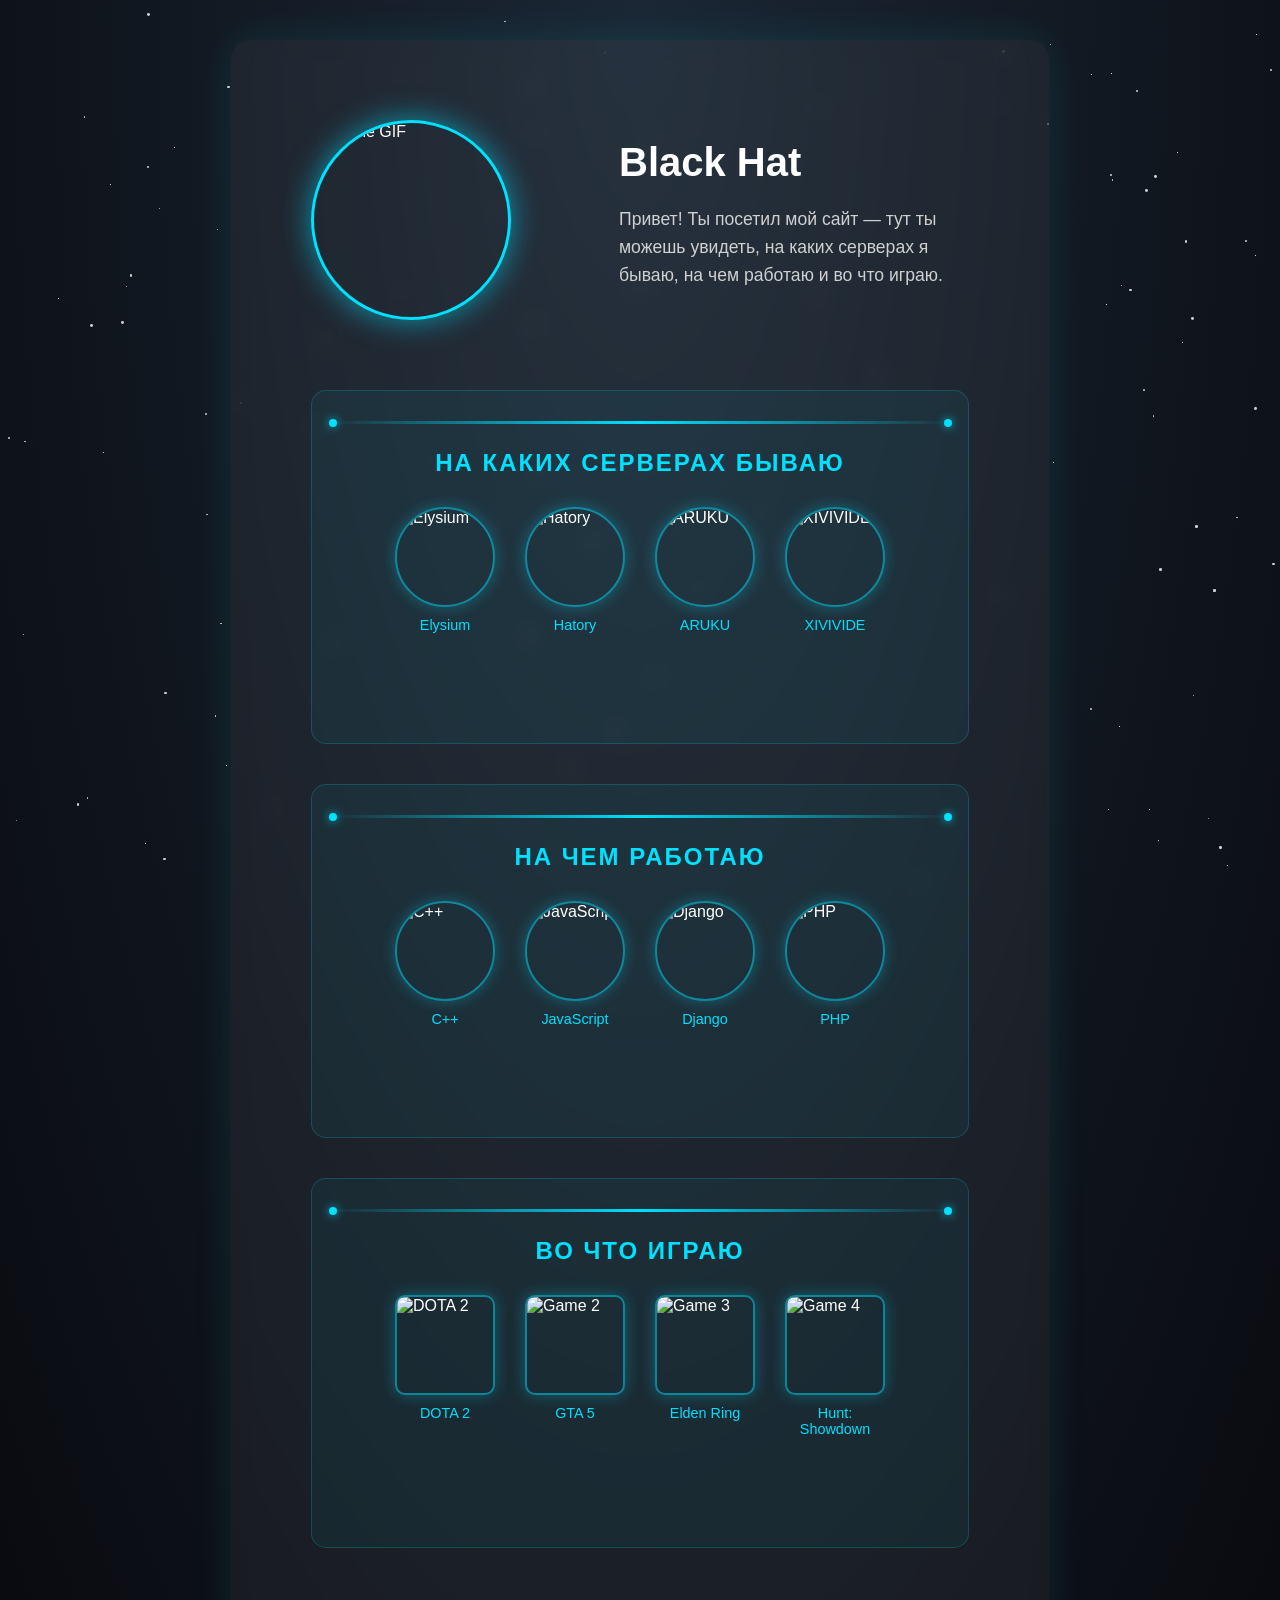
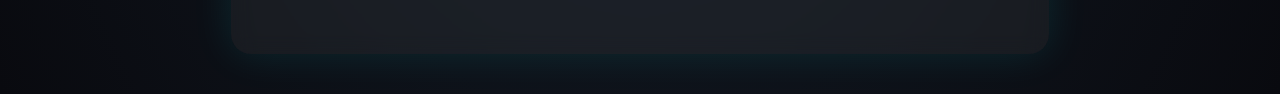
==== ssdf.html @ 8e617044 "Add files via upload" ====
<!DOCTYPE html>
<html lang="ru">
<head>
  <meta charset="UTF-8">
  <meta name="viewport" content="width=device-width, initial-scale=1.0">
  <title>Black Hat</title>
  <style>
    * {
      margin: 0;
      padding: 0;
      box-sizing: border-box;
    }

    body {
      min-height: 100vh;
      display: flex;
      align-items: flex-start;
      justify-content: center;
      background: radial-gradient(ellipse at top, #1b2735 0%, #090a0f 100%);
      overflow-x: hidden;
      overflow-y: auto;
      font-family: "Segoe UI", sans-serif;
      color: white;
      padding: 20px 0;
    }

    /* === Звёздный фон === */
    .stars {
      position: fixed;
      width: 100%;
      height: 100%;
      z-index: 0;
      overflow: hidden;
      top: 0;
      left: 0;
    }

    .star {
      position: absolute;
      background: white;
      border-radius: 50%;
      opacity: 0.8;
      animation: twinkle 4s infinite;
    }

    @keyframes twinkle {
      0%, 100% { opacity: 0.2; }
      50% { opacity: 1; }
    }

    /* === Главный контейнер === */
    .content {
      position: relative;
      width: 818px;
      min-height: 1614px;
      background: rgba(255, 255, 255, 0.05);
      border-radius: 20px;
      box-shadow: 0 0 40px rgba(0, 255, 255, 0.1);
      backdrop-filter: blur(10px);
      z-index: 1;
      padding: 40px;
      margin: 20px 0;
    }

    /* === Контейнер для гифки === */
    .profile {
      position: absolute;
      top: 80px;
      left: 80px;
      width: 200px;
      height: 200px;
      border-radius: 50%;
      overflow: hidden;
      border: 3px solid #00e0ff;
      box-shadow: 0 0 30px rgba(0, 224, 255, 0.6);
    }

    .profile img {
      width: 100%;
      height: 100%;
      object-fit: cover;
    }

    /* === Контейнер с текстом === */
    .text {
      position: absolute;
      top: 100px;
      right: 80px;
      text-align: left;
      width: 350px;
    }

    .text h1 {
      font-size: 2.5rem;
      font-weight: bold;
      margin-bottom: 20px;
      color: #ffffff;
    }

    .text p {
      font-size: 1.1rem;
      color: #d0d0d0;
      line-height: 1.6;
    }

    /* === Блоки с информацией === */
    .info-section {
      position: absolute;
      width: calc(100% - 160px);
      left: 80px;
      top: 350px;
    }

    .info-block {
      margin-bottom: 80px;
      display: flex;
      flex-direction: column;
      align-items: center;
    }

    .divider {
      width: 623px;
      height: 3px;
      background: linear-gradient(90deg, transparent, #00e0ff, transparent);
      margin-bottom: 25px;
      position: relative;
    }

    .divider::before,
    .divider::after {
      content: '';
      position: absolute;
      top: -2px;
      width: 8px;
      height: 8px;
      border-radius: 50%;
      background: #00e0ff;
      box-shadow: 0 0 10px rgba(0, 224, 255, 0.8);
    }

    .divider::before {
      left: 0;
    }

    .divider::after {
      right: 0;
    }

    .info-title {
      font-size: 1.5rem;
      color: #00e0ff;
      text-align: center;
      margin-bottom: 30px;
      font-weight: bold;
      text-transform: uppercase;
      letter-spacing: 2px;
    }

    .items-container {
      display: flex;
      gap: 30px;
      justify-content: center;
      flex-wrap: wrap;
    }

    .item {
      display: flex;
      flex-direction: column;
      align-items: center;
      gap: 10px;
    }

    .item-image {
      width: 100px;
      height: 100px;
      border-radius: 50%;
      overflow: hidden;
      border: 2px solid rgba(0, 224, 255, 0.5);
      box-shadow: 0 0 15px rgba(0, 224, 255, 0.3);
      transition: transform 0.3s ease, box-shadow 0.3s ease;
    }

    .item-image:hover {
      transform: scale(1.05);
      box-shadow: 0 0 20px rgba(0, 224, 255, 0.6);
    }

    .item-image.square {
      border-radius: 10px;
    }

    .item-image img {
      width: 100%;
      height: 100%;
      object-fit: cover;
    }

    .item-label {
      font-size: 0.9rem;
      color: #00e0ff;
      text-align: center;
      font-weight: 500;
      max-width: 100px;
      word-wrap: break-word;
    }

    /* Отдельные контейнеры для каждого раздела */
    .servers-container {
      background: rgba(0, 224, 255, 0.05);
      border-radius: 15px;
      padding: 30px;
      border: 1px solid rgba(0, 224, 255, 0.2);
      margin-bottom: 40px;
    }

    .work-container {
      background: rgba(0, 224, 255, 0.05);
      border-radius: 15px;
      padding: 30px;
      border: 1px solid rgba(0, 224, 255, 0.2);
      margin-bottom: 40px;
    }

    .games-container {
      background: rgba(0, 224, 255, 0.05);
      border-radius: 15px;
      padding: 30px;
      border: 1px solid rgba(0, 224, 255, 0.2);
    }
  </style>
</head>
<body>
  <!-- Звёзды -->
  <div class="stars" id="stars"></div>

  <!-- Контент -->
  <div class="content">
    <div class="profile">
      <img src="img/baby-cute.gif" alt="Profile GIF">
    </div>
    <div class="text">
      <h1>Black Hat</h1>
      <p>Привет! Ты посетил мой сайт — тут ты можешь увидеть, на каких серверах я бываю, на чем работаю и во что играю.</p>
    </div>
    
    <!-- Блоки с информацией -->
    <div class="info-section">
      <!-- Серверы -->
      <div class="servers-container">
        <div class="info-block">
          <div class="divider"></div>
          <div class="info-title">На каких серверах бываю</div>
          <div class="items-container">
            <div class="item">
              <div class="item-image">
                <img src="img/856646640329031721.gif" alt="Elysium">
              </div>
              <div class="item-label">Elysium</div>
            </div>
            <div class="item">
              <div class="item-image">
                <img src="img/[base64].webp" alt="Hatory">
              </div>
              <div class="item-label">Hatory</div>
            </div>
            <div class="item">
              <div class="item-image">
                <img src="img/a_5c1cbaf425cc4a079aaae8140b4da1c3.gif" alt="ARUKU">
              </div>
              <div class="item-label">ARUKU</div>
            </div>
            <div class="item">
              <div class="item-image">
                <img src="img/a_22dec9f014cefe6ec09b03fc315f5d25.webp" alt="XIVIVIDE">
              </div>
              <div class="item-label">XIVIVIDE</div>
            </div>
          </div>
        </div>
      </div>
      
      <!-- Технологии -->
      <div class="work-container">
        <div class="info-block">
          <div class="divider"></div>
          <div class="info-title">На чем работаю</div>
          <div class="items-container">
            <div class="item">
              <div class="item-image">
                <img src="img/d30bd94d-d64a-41f8-8cd4-dceb3f01d415.png" alt="C++">
              </div>
              <div class="item-label">C++</div>
            </div>
            <div class="item">
              <div class="item-image">
                <img src="img/68747470733a2f2f692e696d6775722e636f6d2f426970424d51492e706e67.png" alt="JavaScript">
              </div>
              <div class="item-label">JavaScript</div>
            </div>
            <div class="item">
              <div class="item-image">
                <img src="img/django-featured-image.jpg" alt="Django">
              </div>
              <div class="item-label">Django</div>
            </div>
            <div class="item">
              <div class="item-image">
                <img src="img/i (23).webp" alt="PHP">
              </div>
              <div class="item-label">PHP</div>
            </div>
          </div>
        </div>
      </div>
      
      <!-- Игры -->
      <div class="games-container">
        <div class="info-block">
          <div class="divider"></div>
          <div class="info-title">Во что играю</div>
          <div class="items-container">
            <div class="item">
              <div class="item-image square">
                <img src="img/sdfdfasfdsdf.jpg" alt="DOTA 2">
              </div>
              <div class="item-label">DOTA 2</div>
            </div>
            <div class="item">
              <div class="item-image square">
                <img src="img/gta-5-7206.png" alt="Game 2">
              </div>
              <div class="item-label">GTA 5</div>
            </div>
            <div class="item">
              <div class="item-image square">
                <img src="img/channels4_profile.png" alt="Game 3">
              </div>
              <div class="item-label">Elden Ring</div>
            </div>
            <div class="item">
              <div class="item-image square">
                <img src="img/[base64].webp" alt="Game 4">
              </div>
              <div class="item-label">Hunt: Showdown</div>
            </div>
          </div>
        </div>
      </div>
    </div>
  </div>

  <script>
    // Создание звёзд
    const starsContainer = document.getElementById('stars');
    for (let i = 0; i < 150; i++) {
      const star = document.createElement('div');
      star.classList.add('star');
      const size = Math.random() * 3;
      star.style.width = `${size}px`;
      star.style.height = `${size}px`;
      star.style.left = `${Math.random() * 100}%`;
      star.style.top = `${Math.random() * 100}%`;
      star.style.animationDelay = `${Math.random() * 5}s`;
      starsContainer.appendChild(star);
    }
  </script>
</body>
</html>
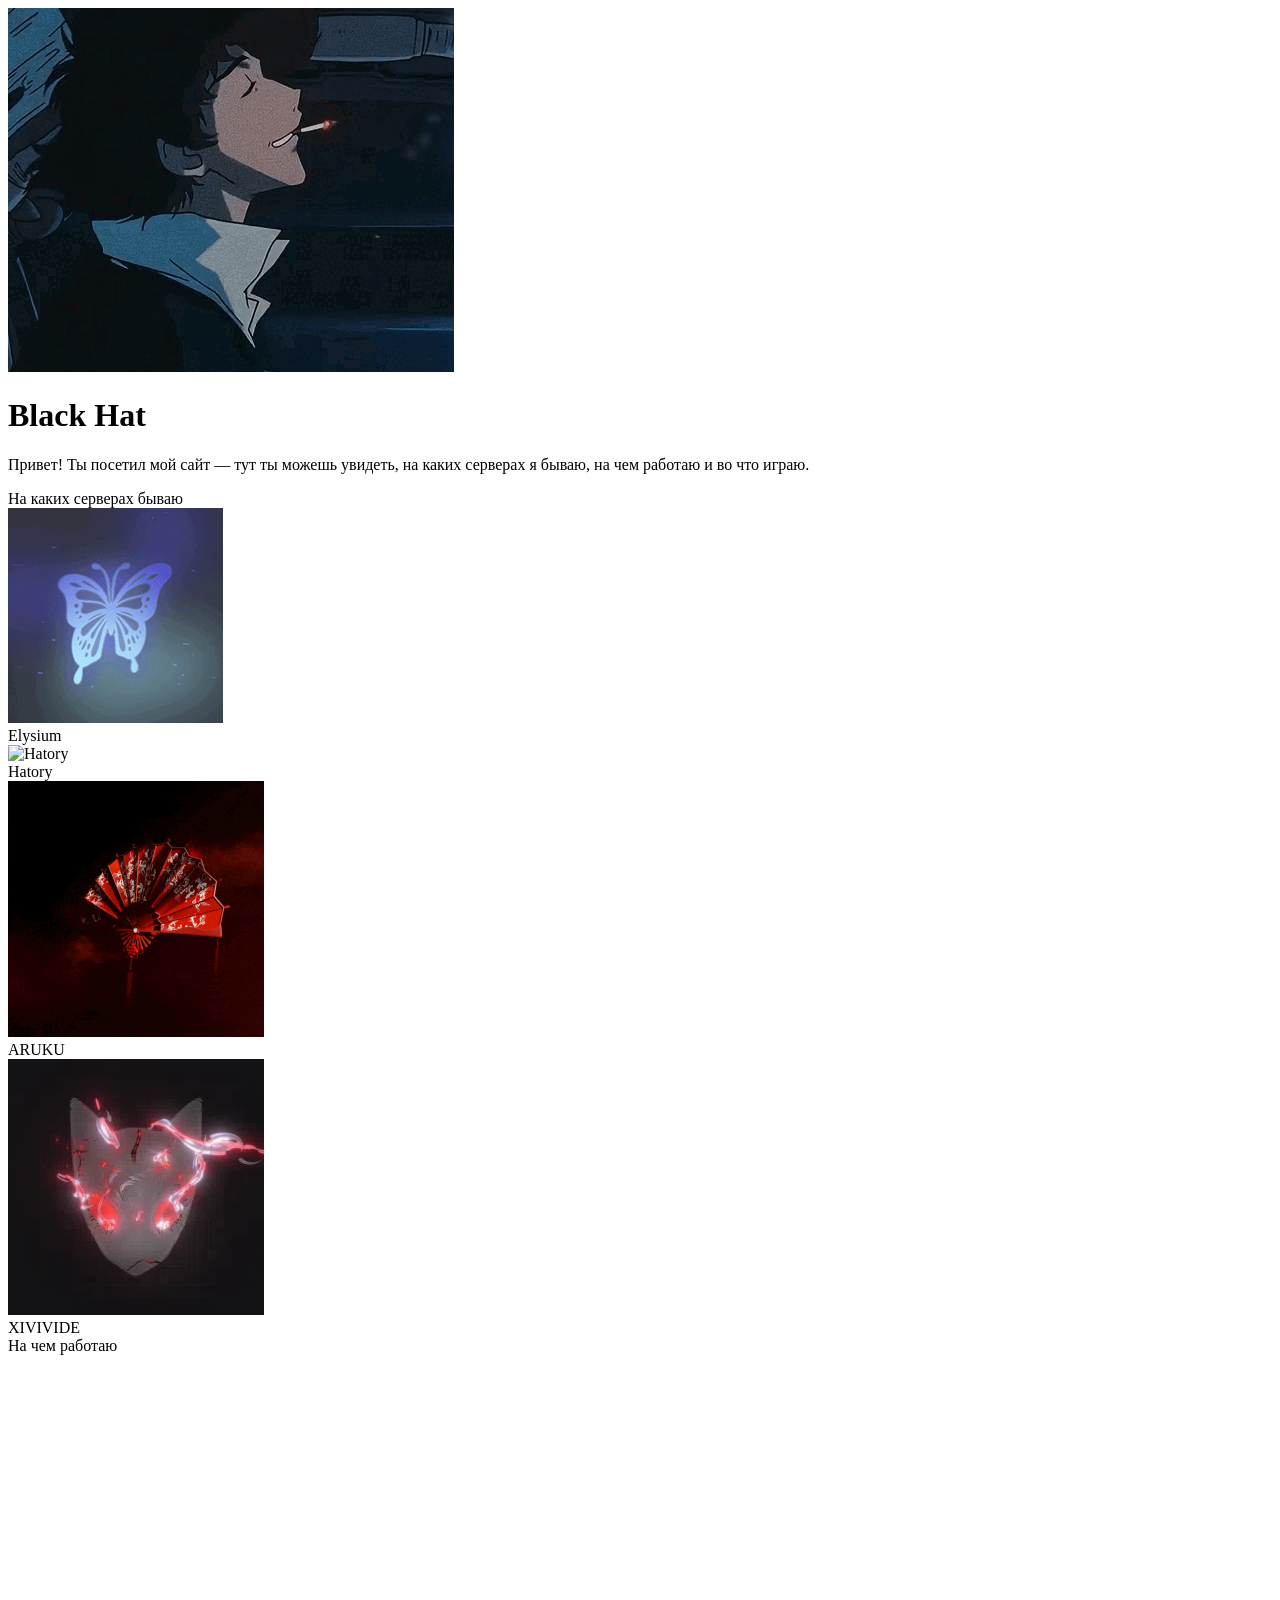
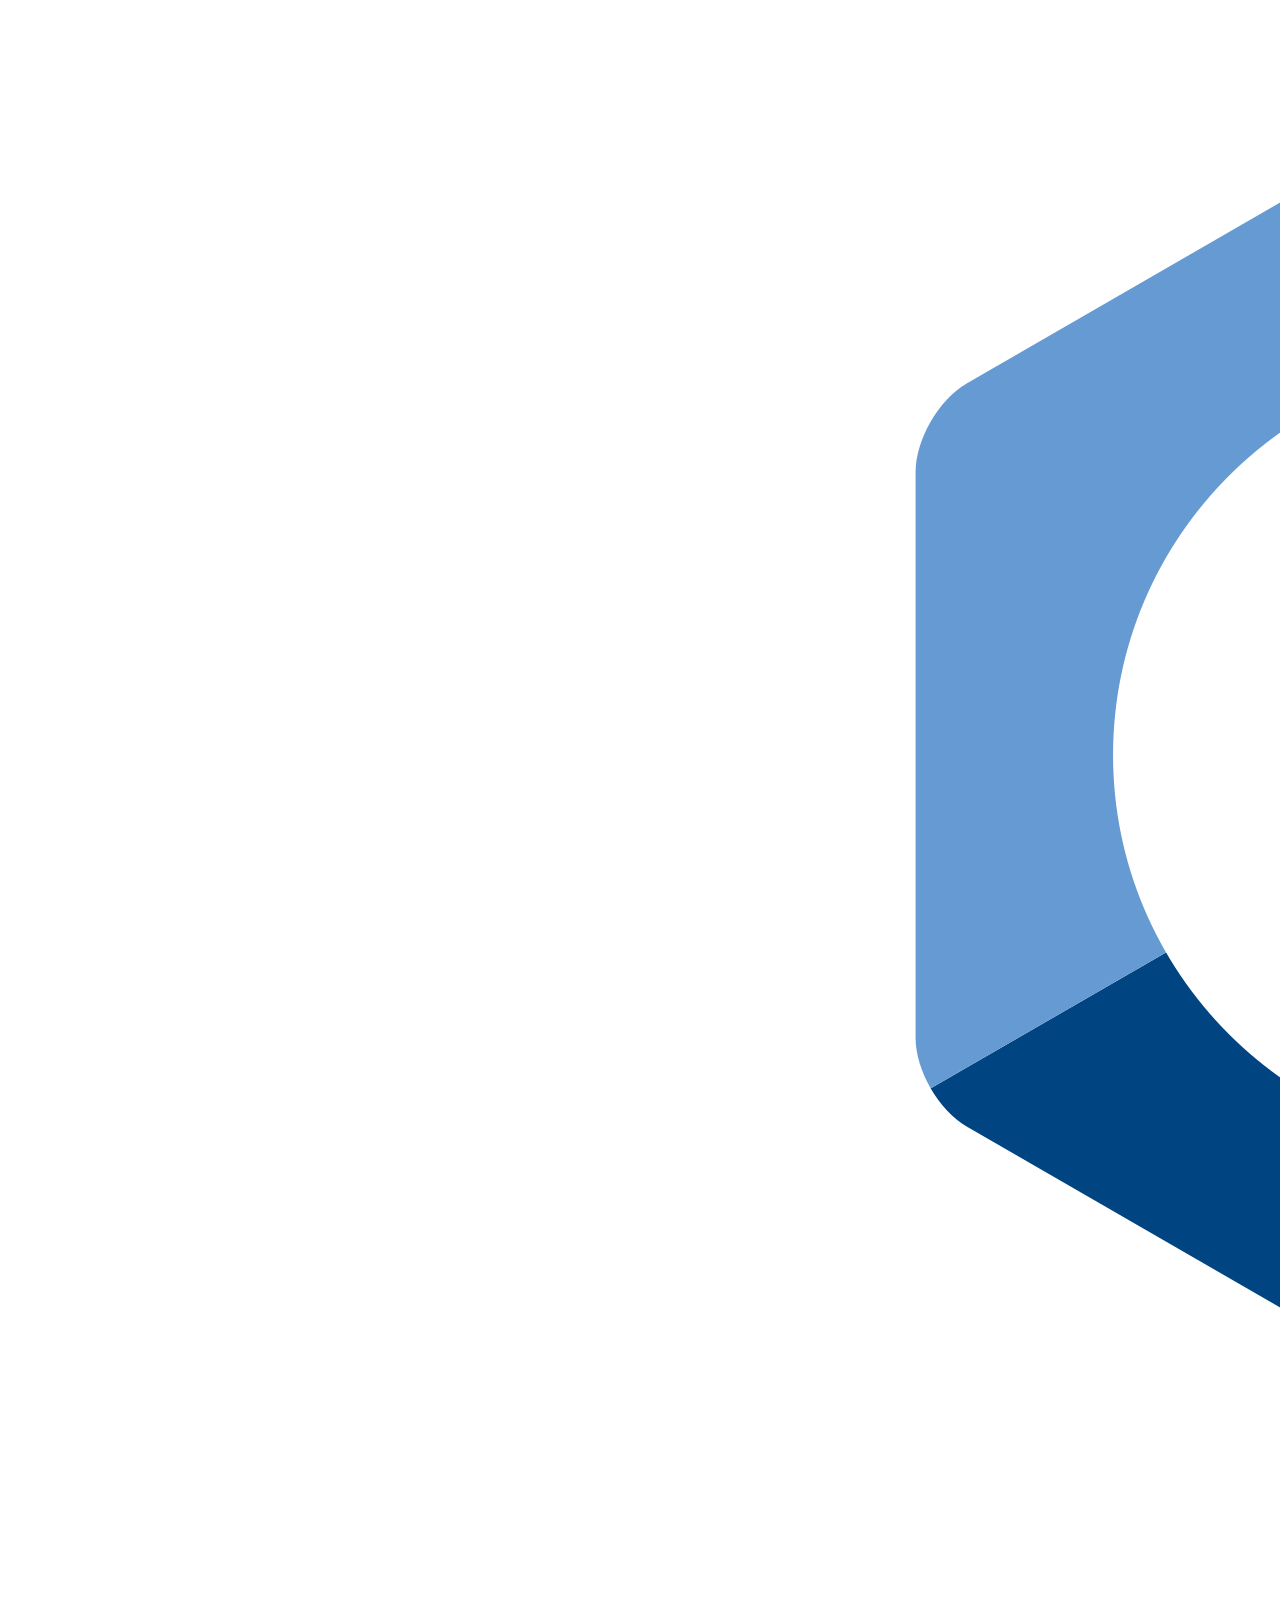
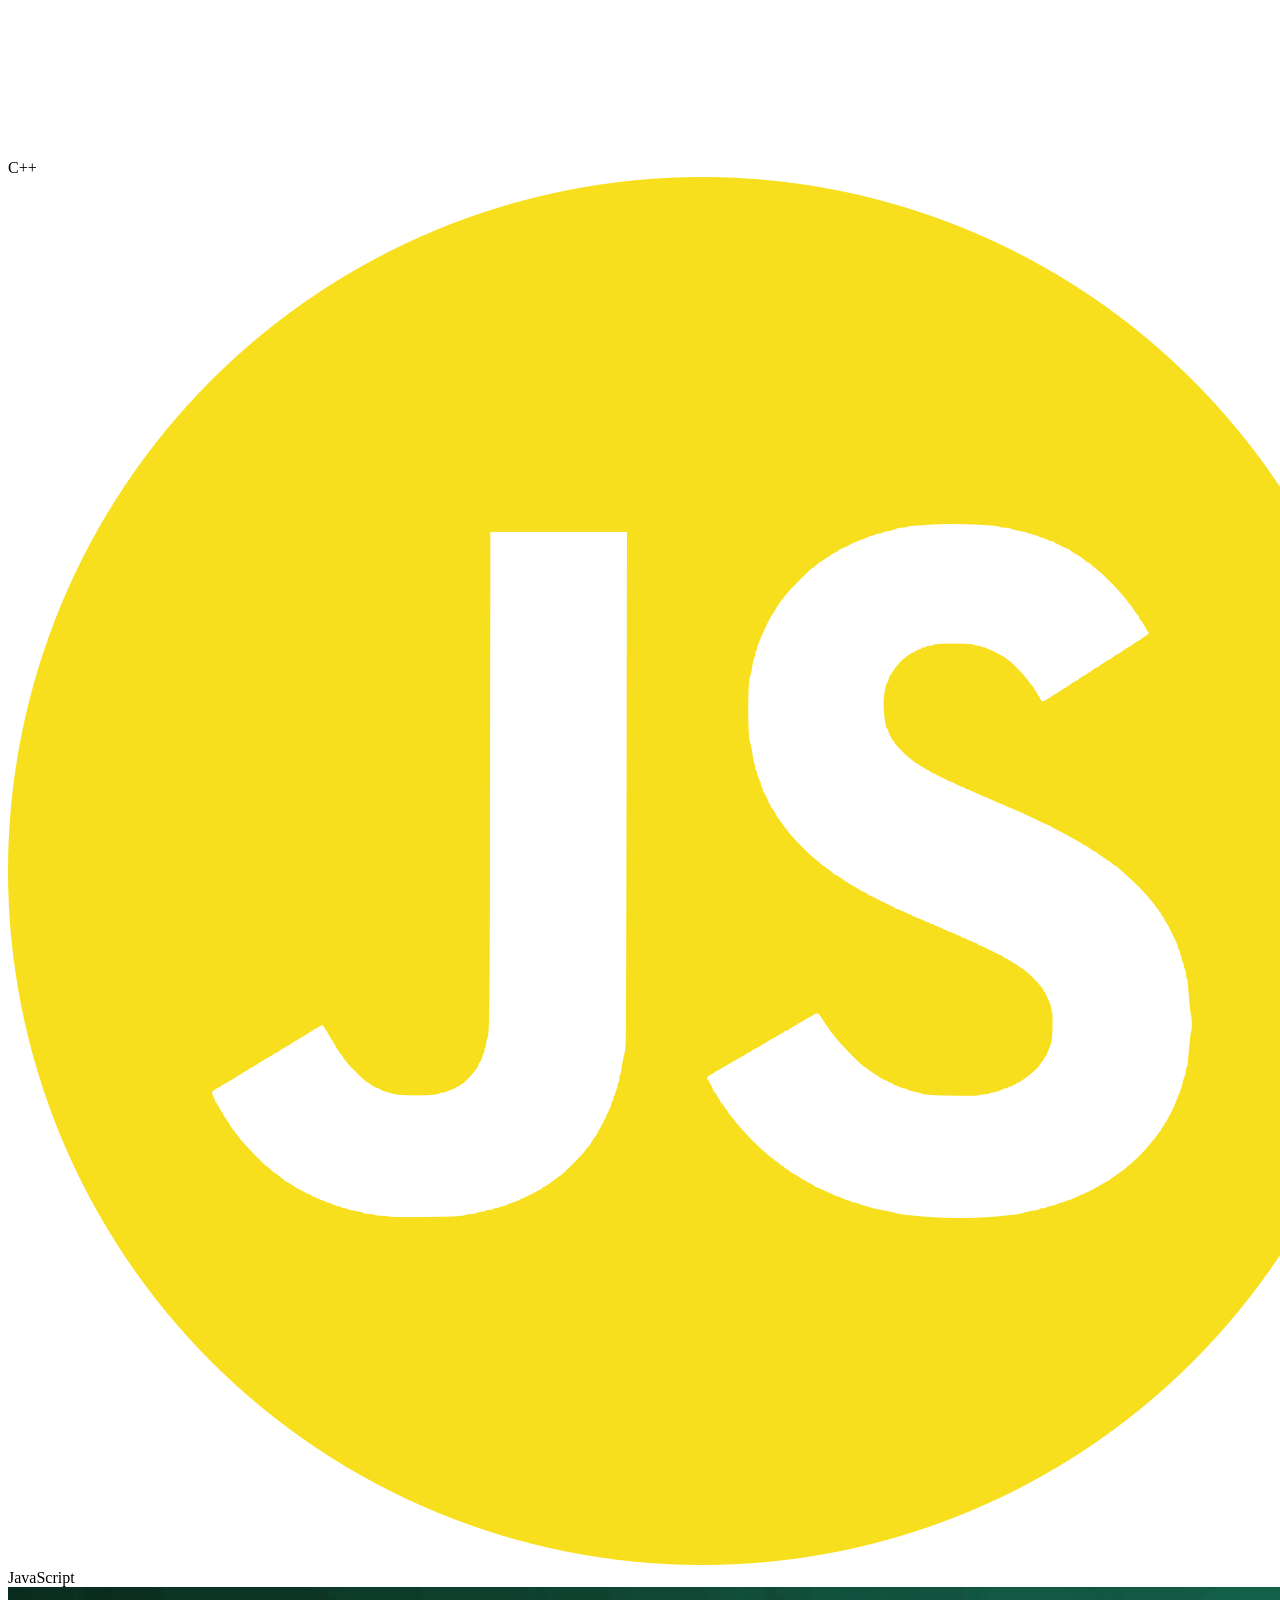
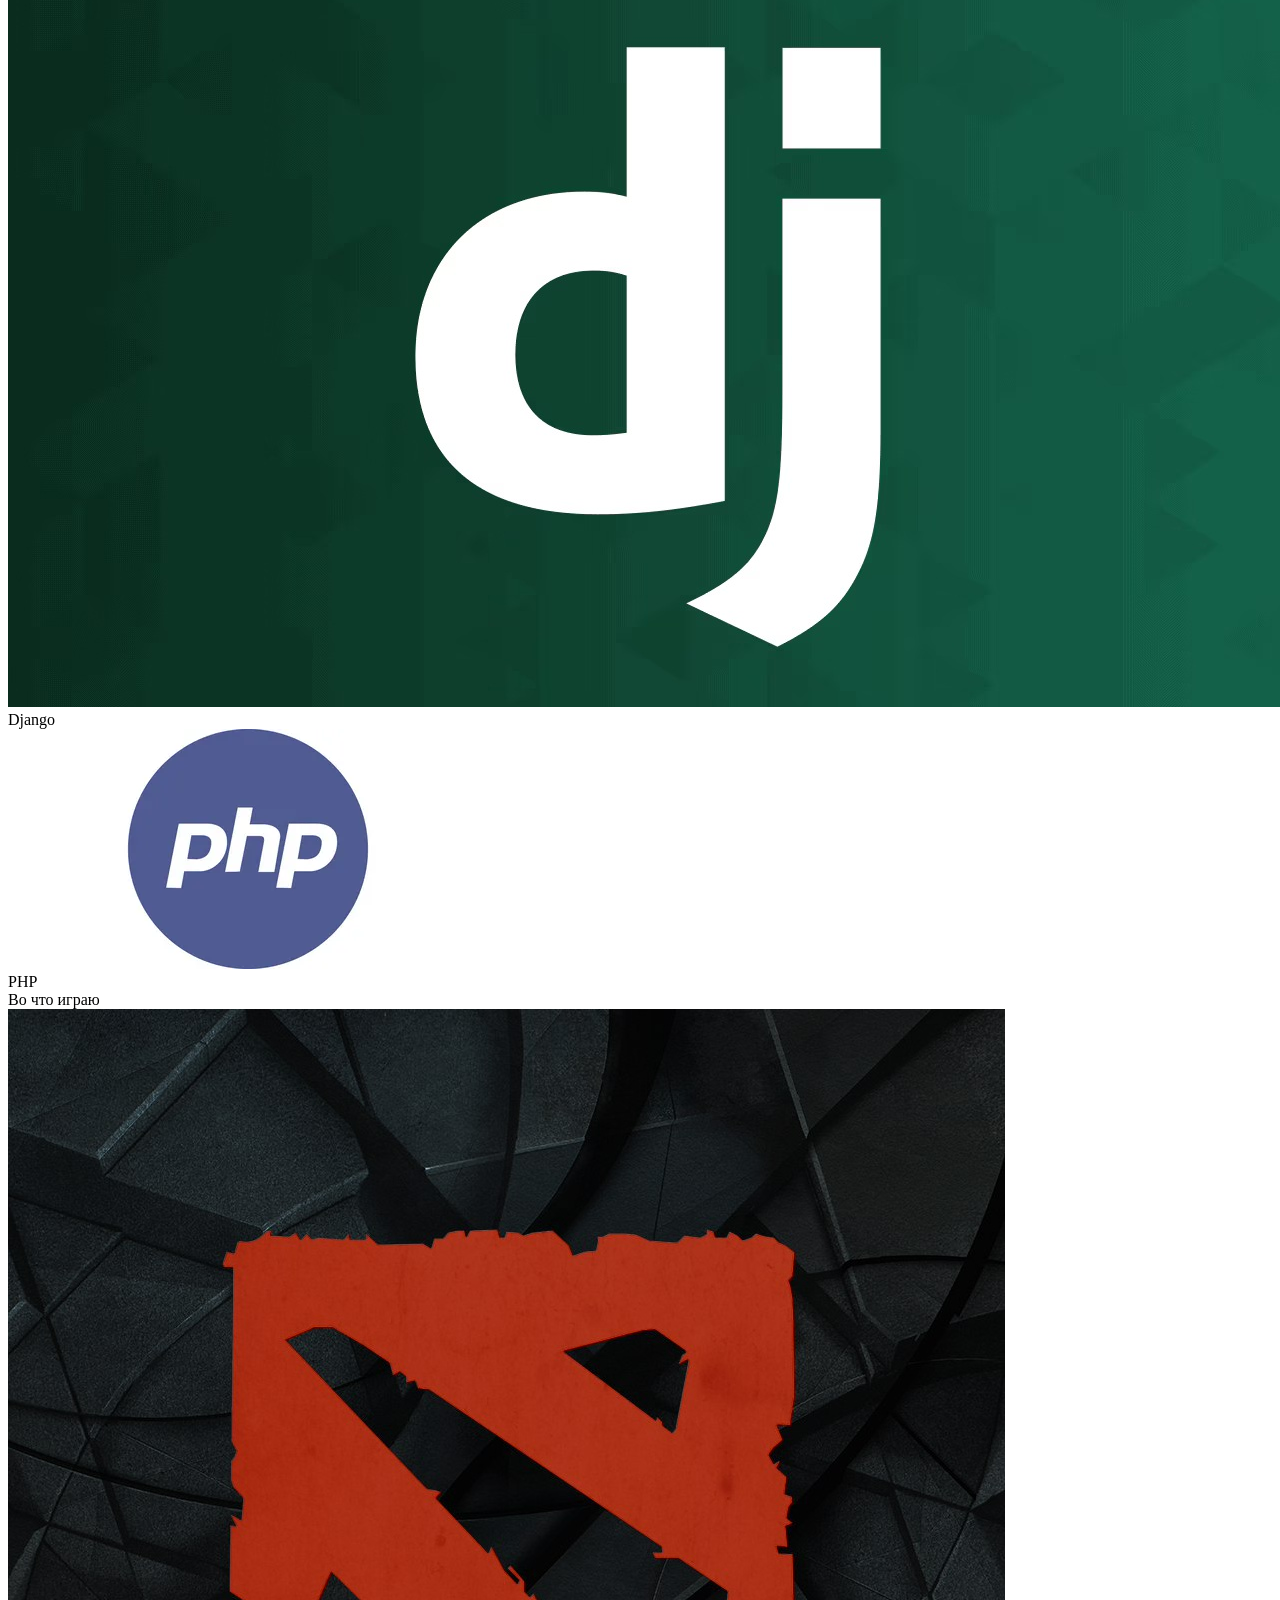
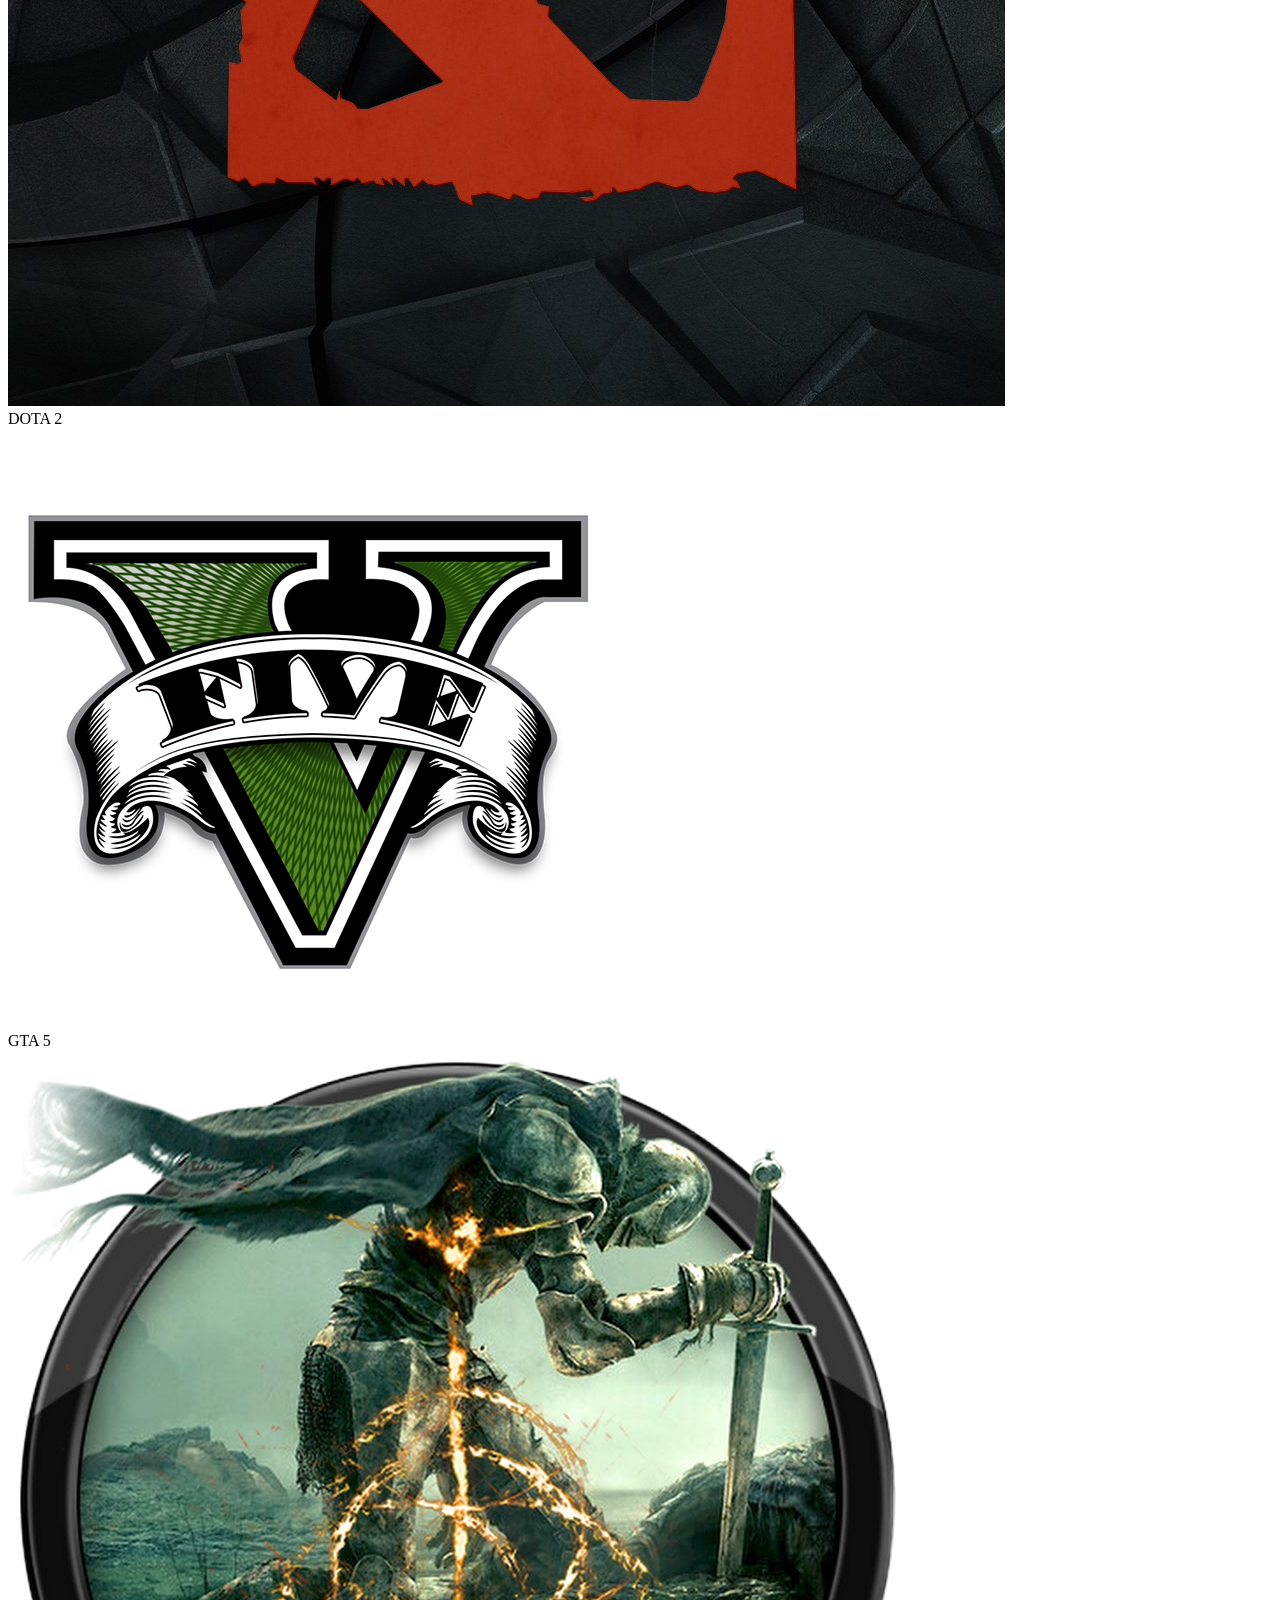
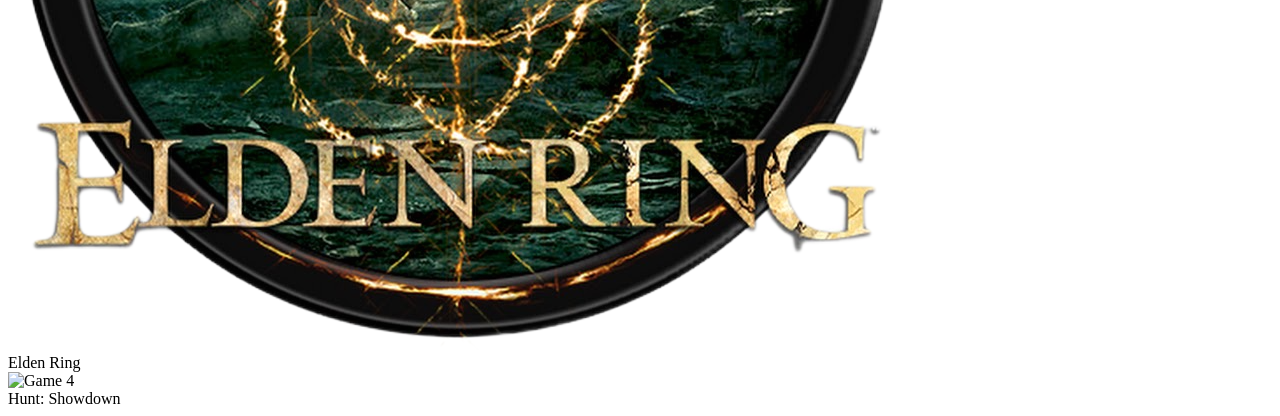
==== commit 1ea5e5e3: "Update ssdf.html" ====
--- a/ssdf.html
+++ b/ssdf.html
@@ -4,230 +4,7 @@
   <meta charset="UTF-8">
   <meta name="viewport" content="width=device-width, initial-scale=1.0">
   <title>Black Hat</title>
-  <style>
-    * {
-      margin: 0;
-      padding: 0;
-      box-sizing: border-box;
-    }
-
-    body {
-      min-height: 100vh;
-      display: flex;
-      align-items: flex-start;
-      justify-content: center;
-      background: radial-gradient(ellipse at top, #1b2735 0%, #090a0f 100%);
-      overflow-x: hidden;
-      overflow-y: auto;
-      font-family: "Segoe UI", sans-serif;
-      color: white;
-      padding: 20px 0;
-    }
-
-    /* === Звёздный фон === */
-    .stars {
-      position: fixed;
-      width: 100%;
-      height: 100%;
-      z-index: 0;
-      overflow: hidden;
-      top: 0;
-      left: 0;
-    }
-
-    .star {
-      position: absolute;
-      background: white;
-      border-radius: 50%;
-      opacity: 0.8;
-      animation: twinkle 4s infinite;
-    }
-
-    @keyframes twinkle {
-      0%, 100% { opacity: 0.2; }
-      50% { opacity: 1; }
-    }
-
-    /* === Главный контейнер === */
-    .content {
-      position: relative;
-      width: 818px;
-      min-height: 1614px;
-      background: rgba(255, 255, 255, 0.05);
-      border-radius: 20px;
-      box-shadow: 0 0 40px rgba(0, 255, 255, 0.1);
-      backdrop-filter: blur(10px);
-      z-index: 1;
-      padding: 40px;
-      margin: 20px 0;
-    }
-
-    /* === Контейнер для гифки === */
-    .profile {
-      position: absolute;
-      top: 80px;
-      left: 80px;
-      width: 200px;
-      height: 200px;
-      border-radius: 50%;
-      overflow: hidden;
-      border: 3px solid #00e0ff;
-      box-shadow: 0 0 30px rgba(0, 224, 255, 0.6);
-    }
-
-    .profile img {
-      width: 100%;
-      height: 100%;
-      object-fit: cover;
-    }
-
-    /* === Контейнер с текстом === */
-    .text {
-      position: absolute;
-      top: 100px;
-      right: 80px;
-      text-align: left;
-      width: 350px;
-    }
-
-    .text h1 {
-      font-size: 2.5rem;
-      font-weight: bold;
-      margin-bottom: 20px;
-      color: #ffffff;
-    }
-
-    .text p {
-      font-size: 1.1rem;
-      color: #d0d0d0;
-      line-height: 1.6;
-    }
-
-    /* === Блоки с информацией === */
-    .info-section {
-      position: absolute;
-      width: calc(100% - 160px);
-      left: 80px;
-      top: 350px;
-    }
-
-    .info-block {
-      margin-bottom: 80px;
-      display: flex;
-      flex-direction: column;
-      align-items: center;
-    }
-
-    .divider {
-      width: 623px;
-      height: 3px;
-      background: linear-gradient(90deg, transparent, #00e0ff, transparent);
-      margin-bottom: 25px;
-      position: relative;
-    }
-
-    .divider::before,
-    .divider::after {
-      content: '';
-      position: absolute;
-      top: -2px;
-      width: 8px;
-      height: 8px;
-      border-radius: 50%;
-      background: #00e0ff;
-      box-shadow: 0 0 10px rgba(0, 224, 255, 0.8);
-    }
-
-    .divider::before {
-      left: 0;
-    }
-
-    .divider::after {
-      right: 0;
-    }
-
-    .info-title {
-      font-size: 1.5rem;
-      color: #00e0ff;
-      text-align: center;
-      margin-bottom: 30px;
-      font-weight: bold;
-      text-transform: uppercase;
-      letter-spacing: 2px;
-    }
-
-    .items-container {
-      display: flex;
-      gap: 30px;
-      justify-content: center;
-      flex-wrap: wrap;
-    }
-
-    .item {
-      display: flex;
-      flex-direction: column;
-      align-items: center;
-      gap: 10px;
-    }
-
-    .item-image {
-      width: 100px;
-      height: 100px;
-      border-radius: 50%;
-      overflow: hidden;
-      border: 2px solid rgba(0, 224, 255, 0.5);
-      box-shadow: 0 0 15px rgba(0, 224, 255, 0.3);
-      transition: transform 0.3s ease, box-shadow 0.3s ease;
-    }
-
-    .item-image:hover {
-      transform: scale(1.05);
-      box-shadow: 0 0 20px rgba(0, 224, 255, 0.6);
-    }
-
-    .item-image.square {
-      border-radius: 10px;
-    }
-
-    .item-image img {
-      width: 100%;
-      height: 100%;
-      object-fit: cover;
-    }
-
-    .item-label {
-      font-size: 0.9rem;
-      color: #00e0ff;
-      text-align: center;
-      font-weight: 500;
-      max-width: 100px;
-      word-wrap: break-word;
-    }
-
-    /* Отдельные контейнеры для каждого раздела */
-    .servers-container {
-      background: rgba(0, 224, 255, 0.05);
-      border-radius: 15px;
-      padding: 30px;
-      border: 1px solid rgba(0, 224, 255, 0.2);
-      margin-bottom: 40px;
-    }
-
-    .work-container {
-      background: rgba(0, 224, 255, 0.05);
-      border-radius: 15px;
-      padding: 30px;
-      border: 1px solid rgba(0, 224, 255, 0.2);
-      margin-bottom: 40px;
-    }
-
-    .games-container {
-      background: rgba(0, 224, 255, 0.05);
-      border-radius: 15px;
-      padding: 30px;
-      border: 1px solid rgba(0, 224, 255, 0.2);
-    }
-  </style>
+  <link rel="stylesheet" href="asdz.css">
 </head>
 <body>
   <!-- Звёзды -->
@@ -348,21 +125,6 @@
       </div>
     </div>
   </div>
-
-  <script>
-    // Создание звёзд
-    const starsContainer = document.getElementById('stars');
-    for (let i = 0; i < 150; i++) {
-      const star = document.createElement('div');
-      star.classList.add('star');
-      const size = Math.random() * 3;
-      star.style.width = `${size}px`;
-      star.style.height = `${size}px`;
-      star.style.left = `${Math.random() * 100}%`;
-      star.style.top = `${Math.random() * 100}%`;
-      star.style.animationDelay = `${Math.random() * 5}s`;
-      starsContainer.appendChild(star);
-    }
-  </script>
+  <script src="aads.js"></script>
 </body>
-</html>+</html>
